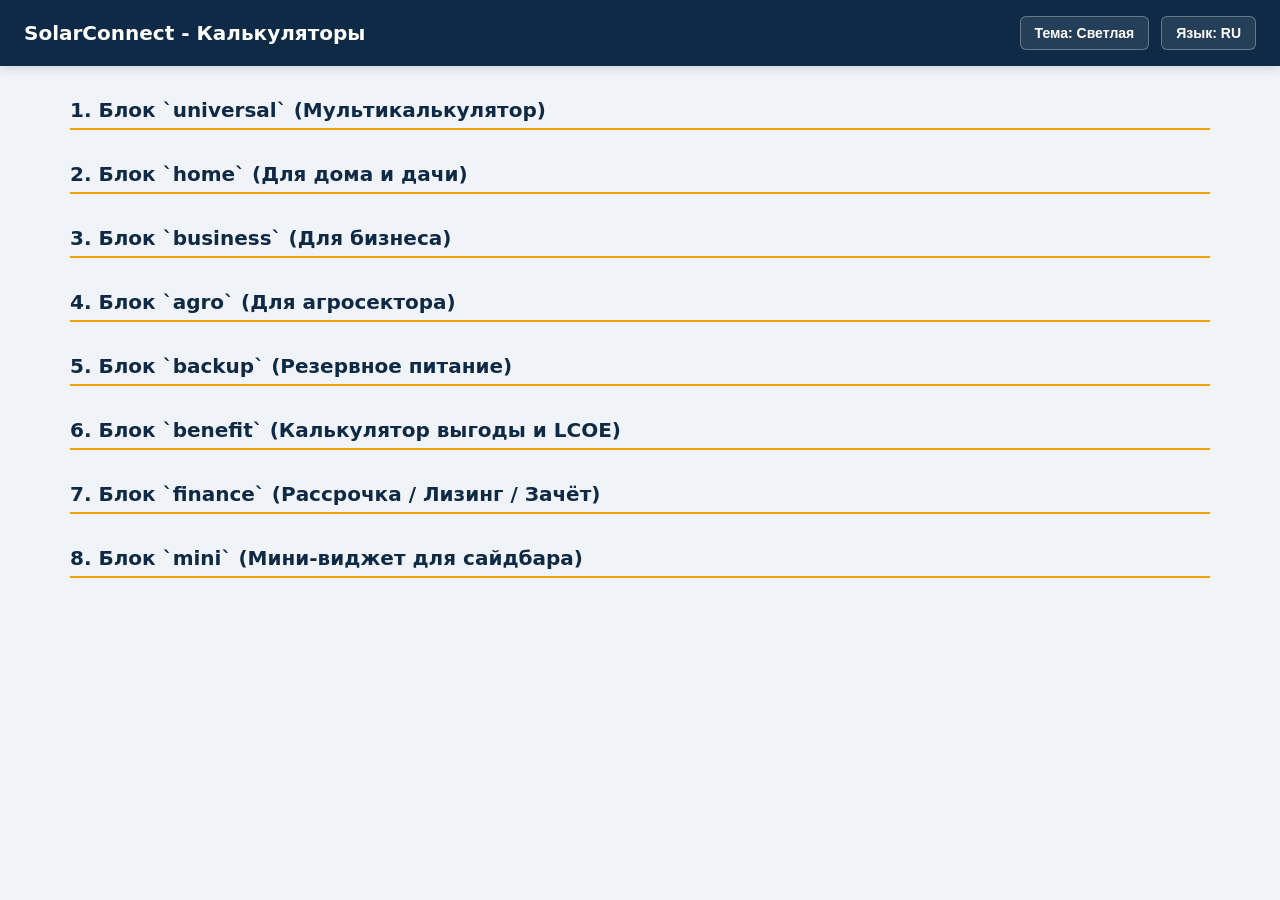
==== calc/demo/index.html @ 01bca0c3 "feat: complete production-ready SolarConnect multi-calculator system (sc-calc.js)" ====
<!DOCTYPE html>
<html lang="ru">
<head>
  <meta charset="UTF-8">
  <meta name="viewport" content="width=device-width, initial-scale=1.0">
  <title>SolarConnect - Мультикалькуляторы (Demo)</title>
  <style>
    body {
      font-family: system-ui, -apple-system, sans-serif;
      margin: 0;
      padding: 0;
      background: #F0F4F8;
      color: #222B36;
      transition: background 0.3s, color 0.3s;
    }
    body.dark-mode {
      background: #0B1622;
      color: #F0F4F8;
    }
    header {
      background: #0E2A47;
      color: #FFF;
      padding: 16px 24px;
      display: flex;
      justify-content: space-between;
      align-items: center;
      position: sticky;
      top: 0;
      z-index: 1000;
      box-shadow: 0 2px 10px rgba(0,0,0,0.15);
    }
    header h1 {
      margin: 0;
      font-size: 20px;
    }
    .controls {
      display: flex;
      gap: 12px;
    }
    button.control-btn {
      padding: 8px 14px;
      font-size: 14px;
      font-weight: 600;
      border: 1px solid rgba(255,255,255,0.3);
      border-radius: 6px;
      background: rgba(255,255,255,0.1);
      color: #FFF;
      cursor: pointer;
    }
    button.control-btn:hover {
      background: rgba(255,255,255,0.25);
    }
    .demo-section {
      max-width: 1140px;
      margin: 32px auto;
      padding: 0 16px;
    }
    .demo-section-title {
      font-size: 20px;
      font-weight: 700;
      margin-bottom: 12px;
      color: #0E2A47;
      border-bottom: 2px solid #F5A300;
      padding-bottom: 6px;
    }
    body.dark-mode .demo-section-title {
      color: #F5A300;
    }
  </style>
  <script src="../sc-calc.js" defer></script>
</head>
<body>
  <header>
    <h1>SolarConnect - Калькуляторы</h1>
    <div class="controls">
      <button class="control-btn" id="theme-toggle">Тема: Светлая</button>
      <button class="control-btn" id="lang-toggle">Язык: RU</button>
    </div>
  </header>

  <div class="demo-section">
    <div class="demo-section-title">1. Блок `universal` (Мультикалькулятор)</div>
    <div data-sc-calc="universal" data-lead-endpoint="/api/lead"></div>
  </div>

  <div class="demo-section">
    <div class="demo-section-title">2. Блок `home` (Для дома и дачи)</div>
    <div data-sc-calc="home" data-bill="62000" data-city="almaty"></div>
  </div>

  <div class="demo-section">
    <div class="demo-section-title">3. Блок `business` (Для бизнеса)</div>
    <div data-sc-calc="business" data-bill="150000" data-industry="warehouse"></div>
  </div>

  <div class="demo-section">
    <div class="demo-section-title">4. Блок `agro` (Для агросектора)</div>
    <div data-sc-calc="agro" data-city="almaty"></div>
  </div>

  <div class="demo-section">
    <div class="demo-section-title">5. Блок `backup` (Резервное питание)</div>
    <div data-sc-calc="backup"></div>
  </div>

  <div class="demo-section">
    <div class="demo-section-title">6. Блок `benefit` (Калькулятор выгоды и LCOE)</div>
    <div data-sc-calc="benefit" data-bill="62000"></div>
  </div>

  <div class="demo-section">
    <div class="demo-section-title">7. Блок `finance` (Рассрочка / Лизинг / Зачёт)</div>
    <div data-sc-calc="finance" data-bill="62000"></div>
  </div>

  <div class="demo-section">
    <div class="demo-section-title">8. Блок `mini` (Мини-виджет для сайдбара)</div>
    <div data-sc-calc="mini" data-bill="40000"></div>
  </div>

  <script>
    document.addEventListener("DOMContentLoaded", () => {
      let isDark = false;
      let currentLang = "ru";

      const themeBtn = document.getElementById("theme-toggle");
      const langBtn = document.getElementById("lang-toggle");

      themeBtn.addEventListener("click", () => {
        isDark = !isDark;
        document.body.classList.toggle("dark-mode", isDark);
        themeBtn.textContent = `Тема: ${isDark ? "Тёмная" : "Светлая"}`;

        document.querySelectorAll("[data-sc-calc]").forEach(el => {
          el.setAttribute("data-theme", isDark ? "dark" : "light");
        });
      });

      langBtn.addEventListener("click", () => {
        currentLang = currentLang === "ru" ? "kk" : "ru";
        langBtn.textContent = `Язык: ${currentLang.toUpperCase()}`;

        document.querySelectorAll("[data-sc-calc]").forEach(el => {
          el.setAttribute("data-lang", currentLang);
        });
      });
    });
  </script>
</body>
</html>
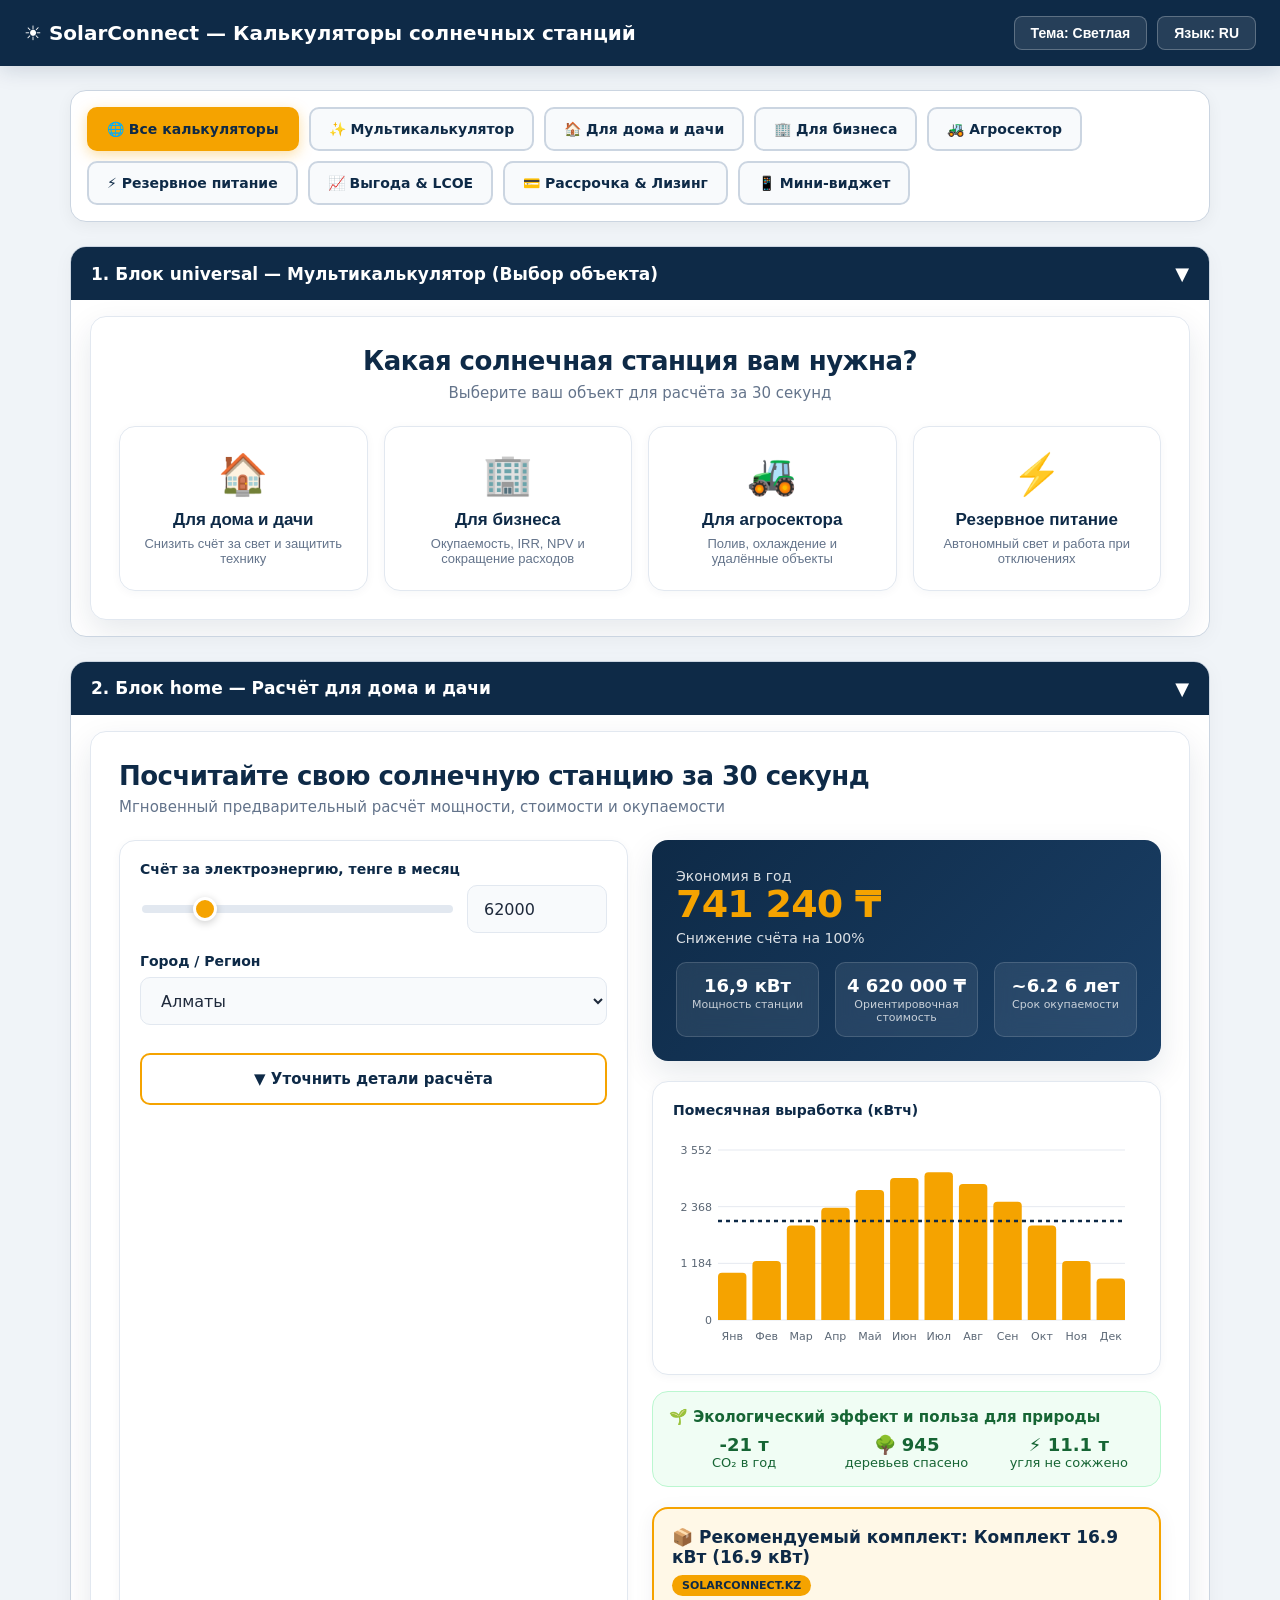
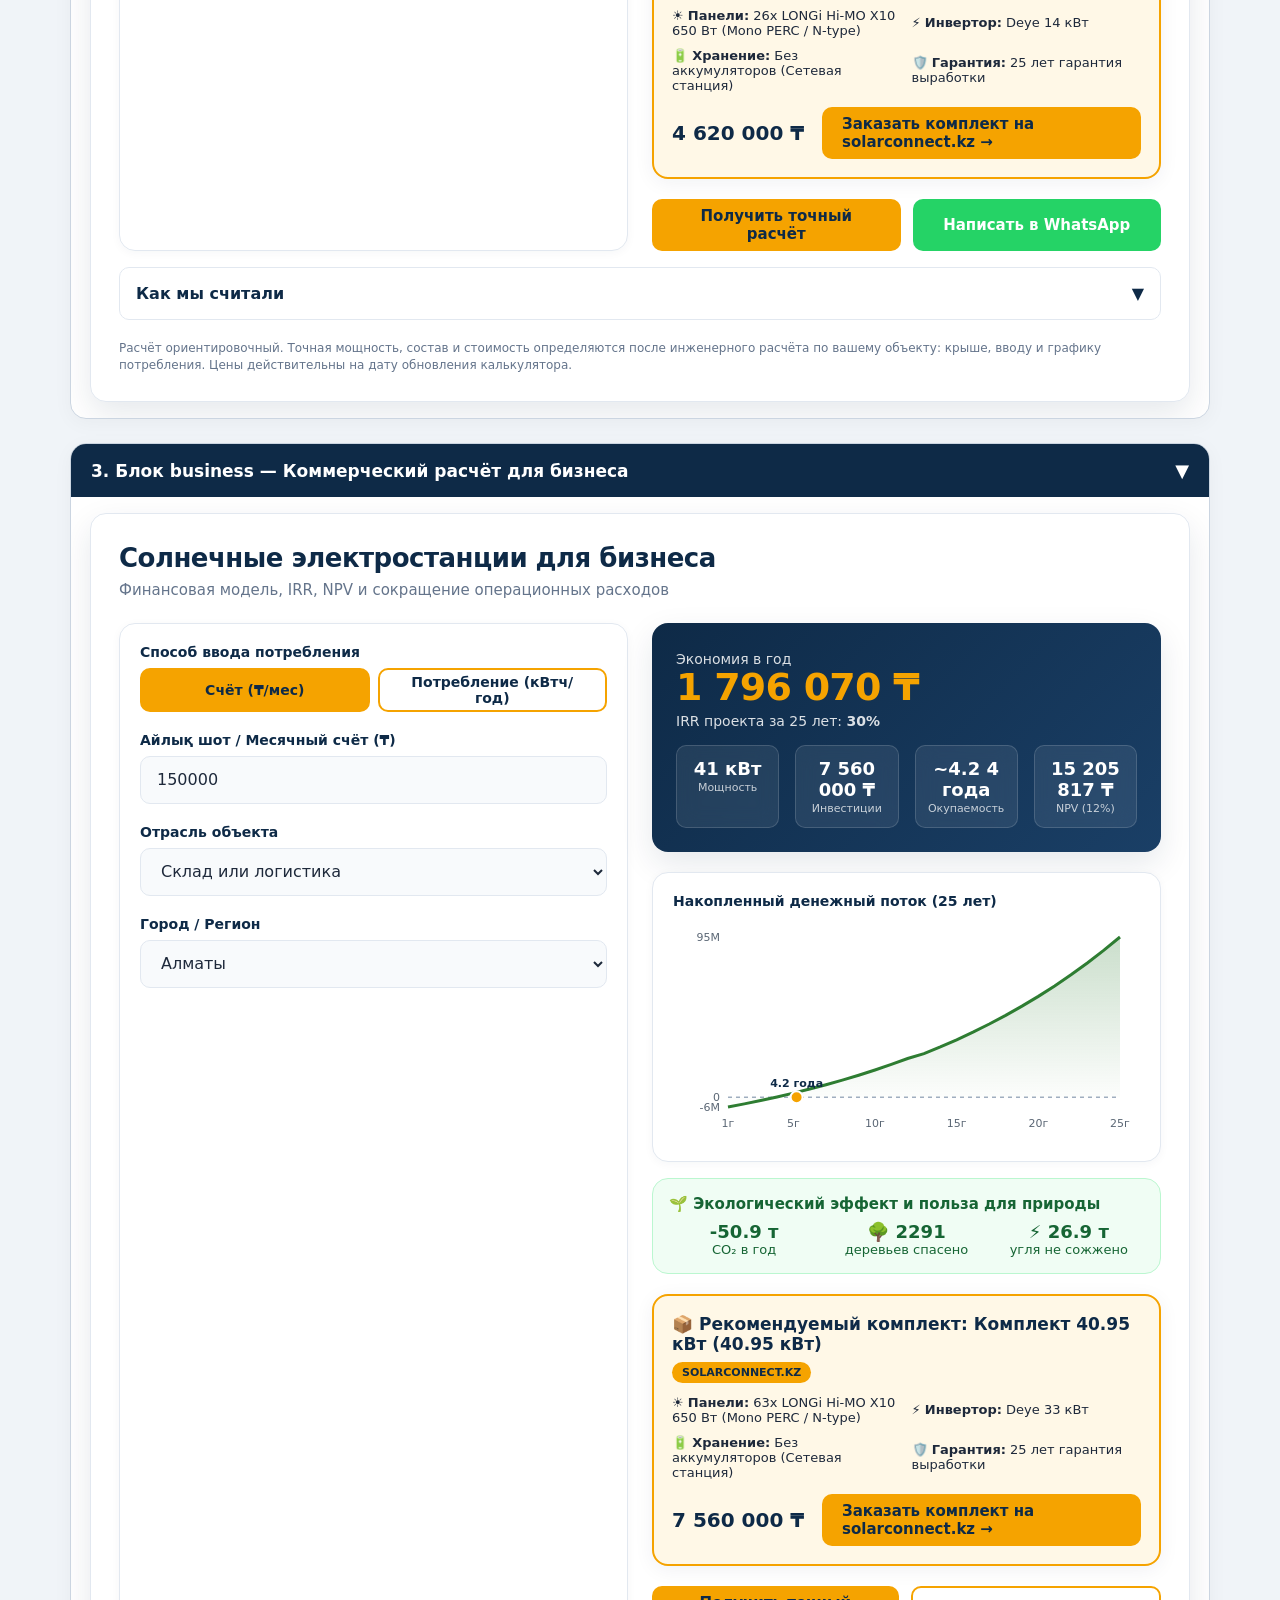
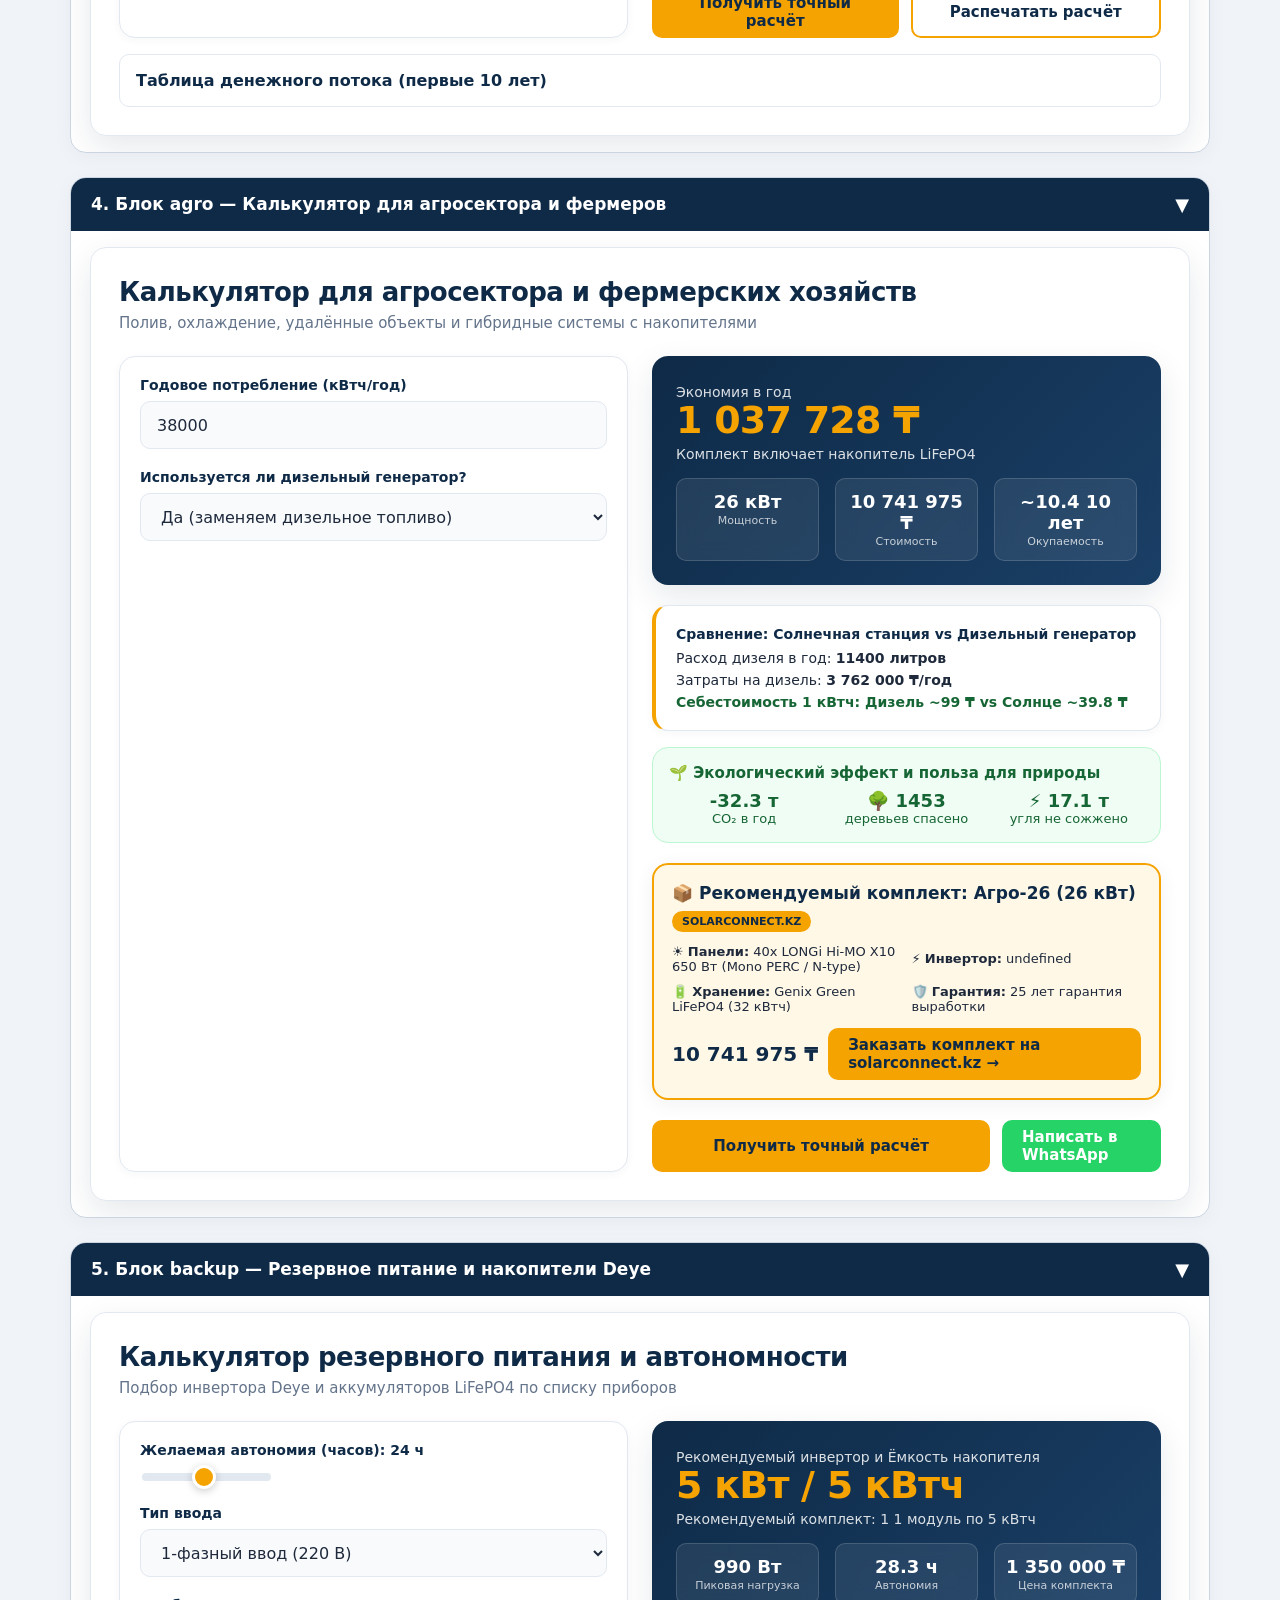
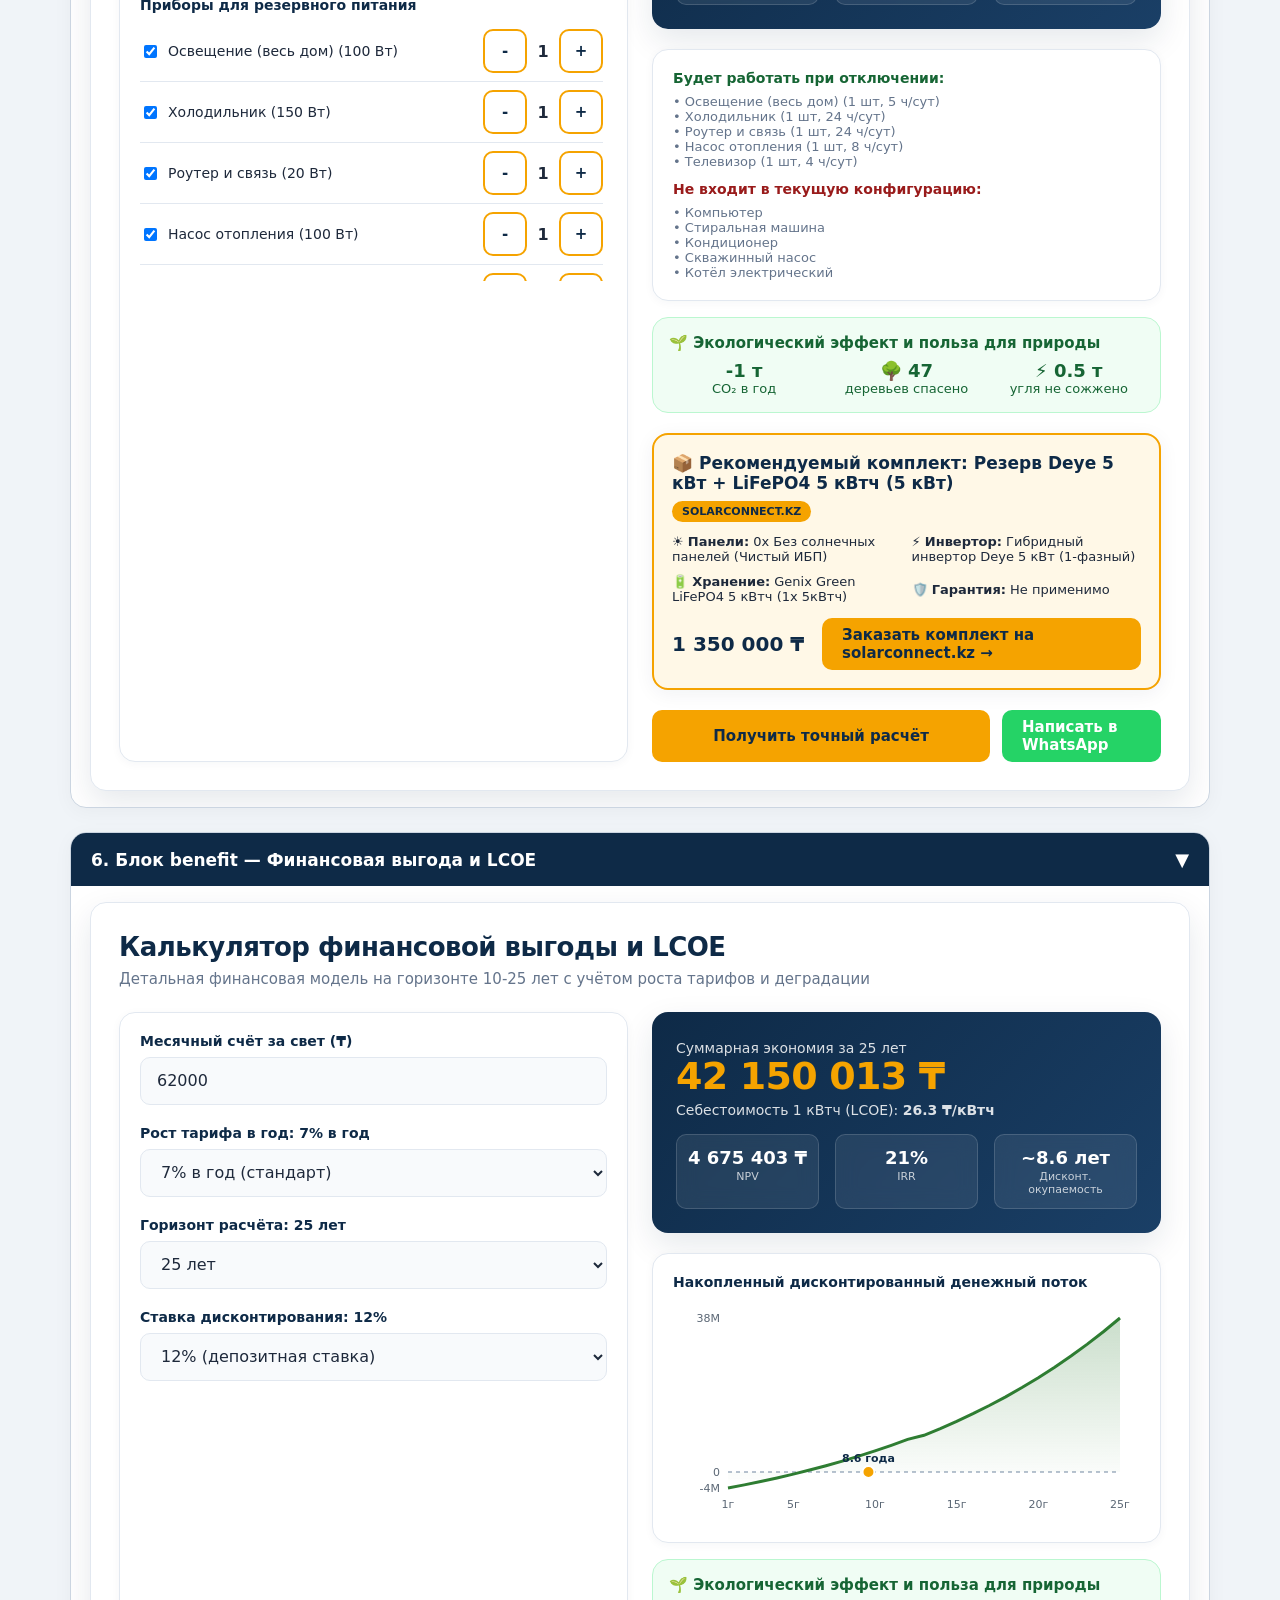
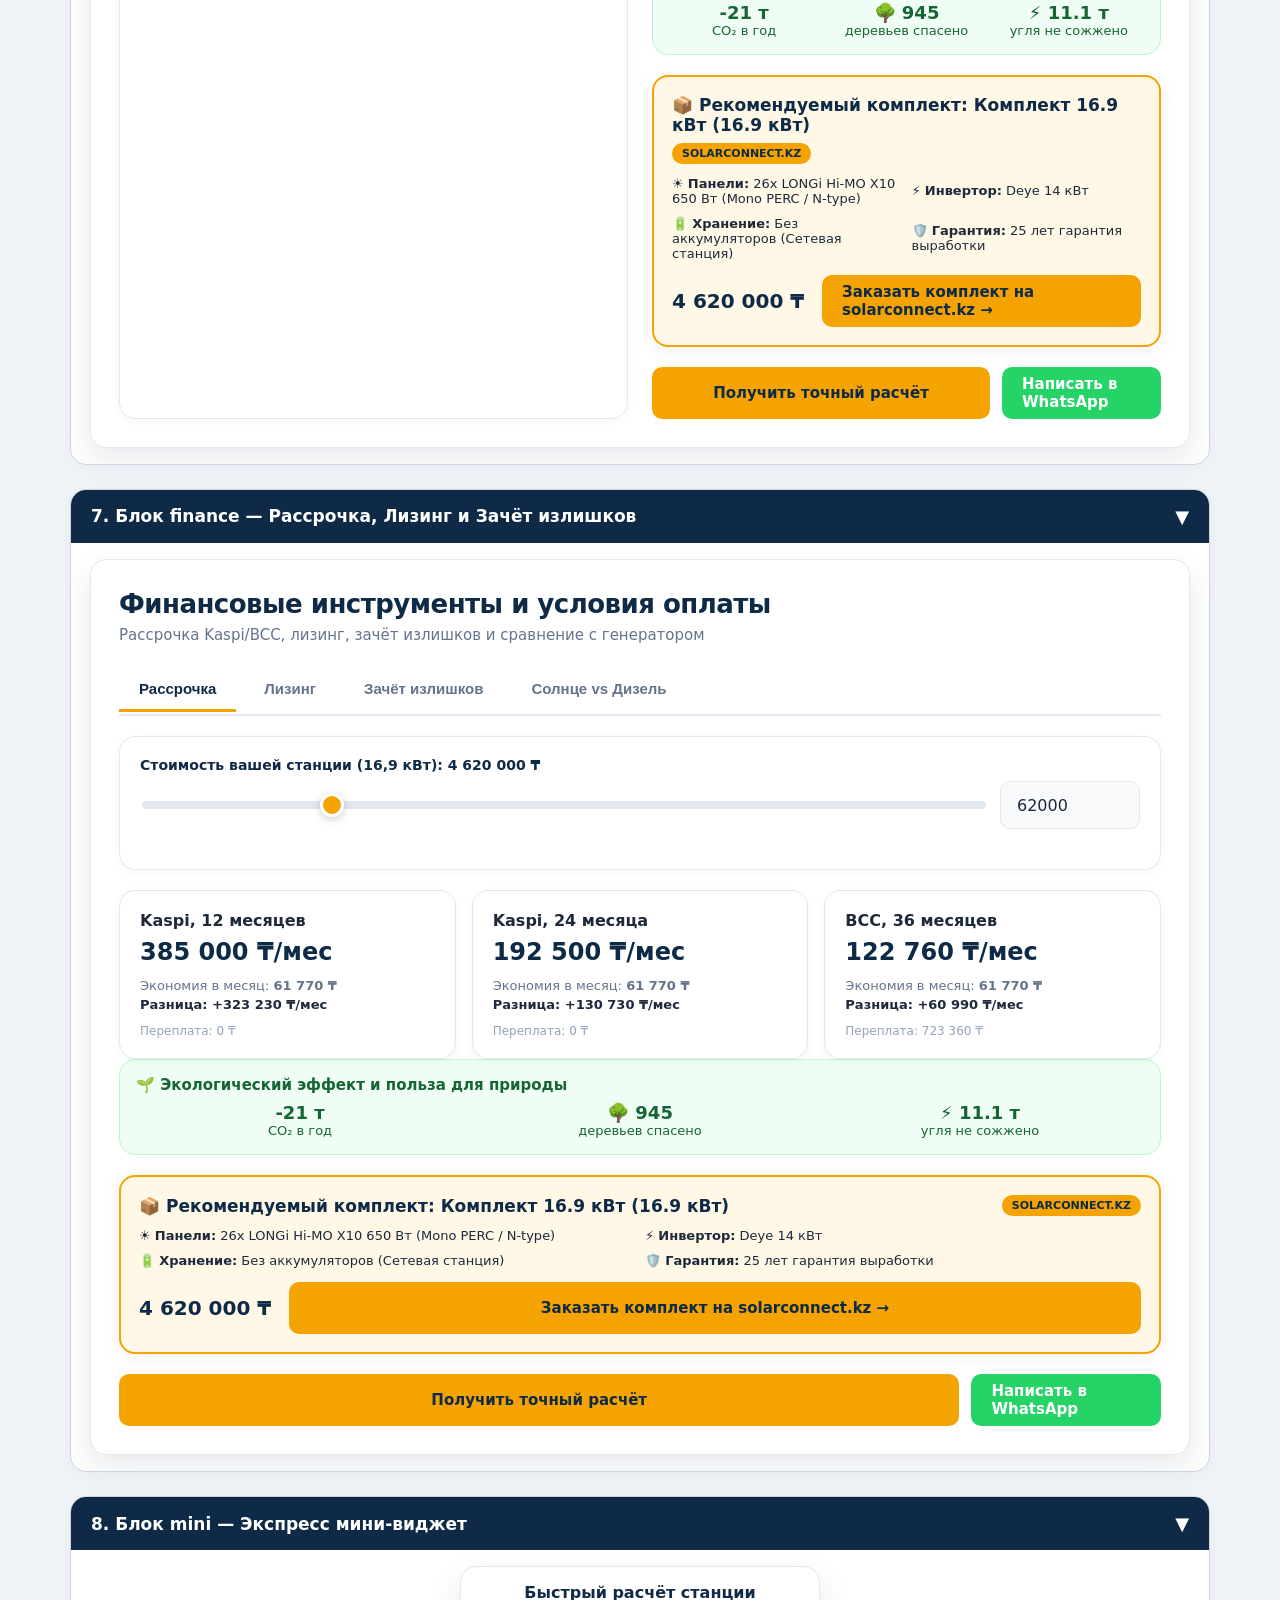
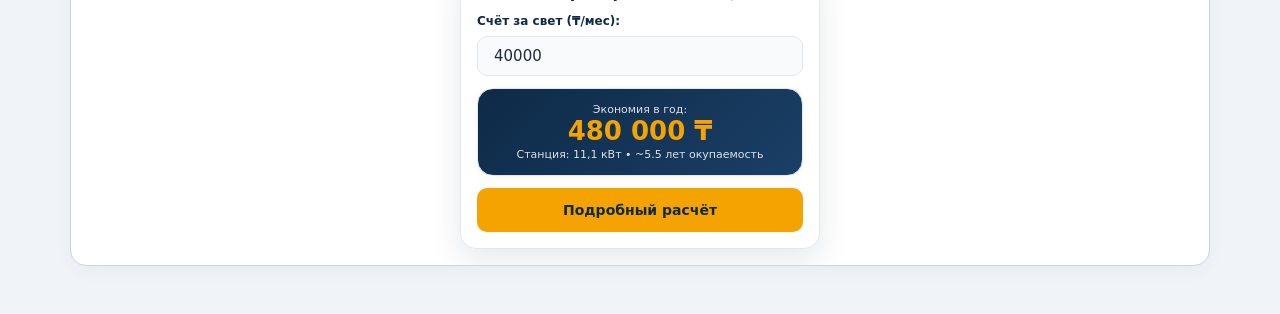
==== commit c54bd22d: "feat(demo): add interactive navigation menu buttons to show/switch calculator blocks" ====
--- a/calc/demo/index.html
+++ b/calc/demo/index.html
@@ -3,22 +3,39 @@
 <head>
   <meta charset="UTF-8">
   <meta name="viewport" content="width=device-width, initial-scale=1.0">
-  <title>SolarConnect - Мультикалькуляторы (Demo)</title>
+  <title>SolarConnect - Интерактивные Калькуляторы (Demo)</title>
   <style>
+    :root {
+      --navy: #0E2A47;
+      --navy-light: #1A3F66;
+      --sun: #F5A300;
+      --sun-hover: #E09400;
+      --bg: #F0F4F8;
+      --card: #FFFFFF;
+      --ink: #1E293B;
+      --gray: #64748B;
+      --line: #CBD5E1;
+    }
+
     body {
-      font-family: system-ui, -apple-system, sans-serif;
+      font-family: system-ui, -apple-system, BlinkMacSystemFont, "Segoe UI", Roboto, sans-serif;
       margin: 0;
       padding: 0;
-      background: #F0F4F8;
-      color: #222B36;
+      background: var(--bg);
+      color: var(--ink);
       transition: background 0.3s, color 0.3s;
     }
+
     body.dark-mode {
-      background: #0B1622;
-      color: #F0F4F8;
-    }
+      --bg: #0B1622;
+      --card: #132232;
+      --ink: #F0F4F8;
+      --gray: #94A3B8;
+      --line: #2C3E50;
+    }
+
     header {
-      background: #0E2A47;
+      background: var(--navy);
       color: #FFF;
       padding: 16px 24px;
       display: flex;
@@ -27,95 +44,265 @@
       position: sticky;
       top: 0;
       z-index: 1000;
-      box-shadow: 0 2px 10px rgba(0,0,0,0.15);
-    }
+      box-shadow: 0 4px 20px rgba(14, 42, 71, 0.15);
+      flex-wrap: wrap;
+      gap: 12px;
+    }
+
     header h1 {
       margin: 0;
       font-size: 20px;
-    }
-    .controls {
-      display: flex;
-      gap: 12px;
-    }
-    button.control-btn {
-      padding: 8px 14px;
+      font-weight: 800;
+      display: flex;
+      align-items: center;
+      gap: 8px;
+    }
+
+    .header-controls {
+      display: flex;
+      gap: 10px;
+    }
+
+    .header-btn {
+      padding: 8px 16px;
       font-size: 14px;
-      font-weight: 600;
-      border: 1px solid rgba(255,255,255,0.3);
-      border-radius: 6px;
+      font-weight: 700;
+      border: 1.5px solid rgba(255,255,255,0.25);
+      border-radius: 8px;
       background: rgba(255,255,255,0.1);
       color: #FFF;
       cursor: pointer;
-    }
-    button.control-btn:hover {
-      background: rgba(255,255,255,0.25);
-    }
+      transition: all 0.2s ease;
+    }
+
+    .header-btn:hover {
+      background: var(--sun);
+      color: var(--navy);
+      border-color: var(--sun);
+    }
+
+    .nav-container {
+      max-width: 1140px;
+      margin: 24px auto 0 auto;
+      padding: 0 16px;
+    }
+
+    .calc-menu {
+      display: flex;
+      gap: 10px;
+      flex-wrap: wrap;
+      background: var(--card);
+      padding: 16px;
+      border-radius: 16px;
+      border: 1px solid var(--line);
+      box-shadow: 0 4px 16px rgba(0,0,0,0.05);
+    }
+
+    .calc-btn {
+      display: inline-flex;
+      align-items: center;
+      gap: 8px;
+      padding: 12px 18px;
+      font-size: 14px;
+      font-weight: 700;
+      font-family: inherit;
+      color: var(--navy);
+      background: #F8FAFC;
+      border: 2px solid var(--line);
+      border-radius: 10px;
+      cursor: pointer;
+      transition: all 0.2s ease;
+      user-select: none;
+    }
+
+    body.dark-mode .calc-btn {
+      color: #FFF;
+      background: #182A3E;
+    }
+
+    .calc-btn:hover {
+      border-color: var(--sun);
+      transform: translateY(-1px);
+    }
+
+    .calc-btn.active {
+      background: var(--sun);
+      color: var(--navy);
+      border-color: var(--sun);
+      box-shadow: 0 4px 14px rgba(245, 163, 0, 0.35);
+    }
+
+    .demo-content {
+      max-width: 1140px;
+      margin: 24px auto 48px auto;
+      padding: 0 16px;
+    }
+
     .demo-section {
-      max-width: 1140px;
-      margin: 32px auto;
-      padding: 0 16px;
-    }
+      background: var(--card);
+      border-radius: 16px;
+      border: 1px solid var(--line);
+      box-shadow: 0 4px 20px rgba(0,0,0,0.04);
+      margin-bottom: 24px;
+      overflow: hidden;
+      transition: all 0.3s ease;
+    }
+
+    .demo-section.hidden {
+      display: none;
+    }
+
+    .demo-section-header {
+      background: var(--navy);
+      color: #FFF;
+      padding: 16px 20px;
+      display: flex;
+      justify-content: space-between;
+      align-items: center;
+      cursor: pointer;
+      user-select: none;
+    }
+
     .demo-section-title {
-      font-size: 20px;
-      font-weight: 700;
-      margin-bottom: 12px;
-      color: #0E2A47;
-      border-bottom: 2px solid #F5A300;
-      padding-bottom: 6px;
-    }
-    body.dark-mode .demo-section-title {
-      color: #F5A300;
+      font-size: 17px;
+      font-weight: 800;
+      display: flex;
+      align-items: center;
+      gap: 8px;
+      margin: 0;
+    }
+
+    .demo-section-toggle {
+      font-size: 18px;
+      transition: transform 0.2s ease;
+    }
+
+    .demo-section.collapsed .demo-section-body {
+      display: none;
+    }
+
+    .demo-section.collapsed .demo-section-toggle {
+      transform: rotate(-90deg);
+    }
+
+    .demo-section-body {
+      padding: 16px;
+    }
+
+    @media (max-width: 600px) {
+      .calc-btn {
+        flex: 1 1 calc(50% - 10px);
+        justify-content: center;
+        padding: 10px 12px;
+        font-size: 13px;
+      }
     }
   </style>
   <script src="../sc-calc.js" defer></script>
 </head>
 <body>
   <header>
-    <h1>SolarConnect - Калькуляторы</h1>
-    <div class="controls">
-      <button class="control-btn" id="theme-toggle">Тема: Светлая</button>
-      <button class="control-btn" id="lang-toggle">Язык: RU</button>
+    <h1>☀️ SolarConnect — Калькуляторы солнечных станций</h1>
+    <div class="header-controls">
+      <button class="header-btn" id="theme-toggle">Тема: Светлая</button>
+      <button class="header-btn" id="lang-toggle">Язык: RU</button>
     </div>
   </header>
 
-  <div class="demo-section">
-    <div class="demo-section-title">1. Блок `universal` (Мультикалькулятор)</div>
-    <div data-sc-calc="universal" data-lead-endpoint="/api/lead"></div>
+  <div class="nav-container">
+    <div class="calc-menu" id="calc-menu">
+      <button class="calc-btn active" data-target="all">🌐 Все калькуляторы</button>
+      <button class="calc-btn" data-target="universal">✨ Мультикалькулятор</button>
+      <button class="calc-btn" data-target="home">🏠 Для дома и дачи</button>
+      <button class="calc-btn" data-target="business">🏢 Для бизнеса</button>
+      <button class="calc-btn" data-target="agro">🚜 Агросектор</button>
+      <button class="calc-btn" data-target="backup">⚡ Резервное питание</button>
+      <button class="calc-btn" data-target="benefit">📈 Выгода & LCOE</button>
+      <button class="calc-btn" data-target="finance">💳 Рассрочка & Лизинг</button>
+      <button class="calc-btn" data-target="mini">📱 Мини-виджет</button>
+    </div>
   </div>
 
-  <div class="demo-section">
-    <div class="demo-section-title">2. Блок `home` (Для дома и дачи)</div>
-    <div data-sc-calc="home" data-bill="62000" data-city="almaty"></div>
-  </div>
-
-  <div class="demo-section">
-    <div class="demo-section-title">3. Блок `business` (Для бизнеса)</div>
-    <div data-sc-calc="business" data-bill="150000" data-industry="warehouse"></div>
-  </div>
-
-  <div class="demo-section">
-    <div class="demo-section-title">4. Блок `agro` (Для агросектора)</div>
-    <div data-sc-calc="agro" data-city="almaty"></div>
-  </div>
-
-  <div class="demo-section">
-    <div class="demo-section-title">5. Блок `backup` (Резервное питание)</div>
-    <div data-sc-calc="backup"></div>
-  </div>
-
-  <div class="demo-section">
-    <div class="demo-section-title">6. Блок `benefit` (Калькулятор выгоды и LCOE)</div>
-    <div data-sc-calc="benefit" data-bill="62000"></div>
-  </div>
-
-  <div class="demo-section">
-    <div class="demo-section-title">7. Блок `finance` (Рассрочка / Лизинг / Зачёт)</div>
-    <div data-sc-calc="finance" data-bill="62000"></div>
-  </div>
-
-  <div class="demo-section">
-    <div class="demo-section-title">8. Блок `mini` (Мини-виджет для сайдбара)</div>
-    <div data-sc-calc="mini" data-bill="40000"></div>
+  <div class="demo-content">
+    <div class="demo-section" id="sec-universal" data-block="universal">
+      <div class="demo-section-header">
+        <h2 class="demo-section-title">1. Блок universal — Мультикалькулятор (Выбор объекта)</h2>
+        <span class="demo-section-toggle">▼</span>
+      </div>
+      <div class="demo-section-body">
+        <div data-sc-calc="universal" data-lead-endpoint="/api/lead"></div>
+      </div>
+    </div>
+
+    <div class="demo-section" id="sec-home" data-block="home">
+      <div class="demo-section-header">
+        <h2 class="demo-section-title">2. Блок home — Расчёт для дома и дачи</h2>
+        <span class="demo-section-toggle">▼</span>
+      </div>
+      <div class="demo-section-body">
+        <div data-sc-calc="home" data-bill="62000" data-city="almaty"></div>
+      </div>
+    </div>
+
+    <div class="demo-section" id="sec-business" data-block="business">
+      <div class="demo-section-header">
+        <h2 class="demo-section-title">3. Блок business — Коммерческий расчёт для бизнеса</h2>
+        <span class="demo-section-toggle">▼</span>
+      </div>
+      <div class="demo-section-body">
+        <div data-sc-calc="business" data-bill="150000" data-industry="warehouse"></div>
+      </div>
+    </div>
+
+    <div class="demo-section" id="sec-agro" data-block="agro">
+      <div class="demo-section-header">
+        <h2 class="demo-section-title">4. Блок agro — Калькулятор для агросектора и фермеров</h2>
+        <span class="demo-section-toggle">▼</span>
+      </div>
+      <div class="demo-section-body">
+        <div data-sc-calc="agro" data-city="almaty"></div>
+      </div>
+    </div>
+
+    <div class="demo-section" id="sec-backup" data-block="backup">
+      <div class="demo-section-header">
+        <h2 class="demo-section-title">5. Блок backup — Резервное питание и накопители Deye</h2>
+        <span class="demo-section-toggle">▼</span>
+      </div>
+      <div class="demo-section-body">
+        <div data-sc-calc="backup"></div>
+      </div>
+    </div>
+
+    <div class="demo-section" id="sec-benefit" data-block="benefit">
+      <div class="demo-section-header">
+        <h2 class="demo-section-title">6. Блок benefit — Финансовая выгода и LCOE</h2>
+        <span class="demo-section-toggle">▼</span>
+      </div>
+      <div class="demo-section-body">
+        <div data-sc-calc="benefit" data-bill="62000"></div>
+      </div>
+    </div>
+
+    <div class="demo-section" id="sec-finance" data-block="finance">
+      <div class="demo-section-header">
+        <h2 class="demo-section-title">7. Блок finance — Рассрочка, Лизинг и Зачёт излишков</h2>
+        <span class="demo-section-toggle">▼</span>
+      </div>
+      <div class="demo-section-body">
+        <div data-sc-calc="finance" data-bill="62000"></div>
+      </div>
+    </div>
+
+    <div class="demo-section" id="sec-mini" data-block="mini">
+      <div class="demo-section-header">
+        <h2 class="demo-section-title">8. Блок mini — Экспресс мини-виджет</h2>
+        <span class="demo-section-toggle">▼</span>
+      </div>
+      <div class="demo-section-body">
+        <div data-sc-calc="mini" data-bill="40000"></div>
+      </div>
+    </div>
   </div>
 
   <script>
@@ -125,7 +312,40 @@
 
       const themeBtn = document.getElementById("theme-toggle");
       const langBtn = document.getElementById("lang-toggle");
-
+      const menuBtns = document.querySelectorAll(".calc-btn");
+      const sections = document.querySelectorAll(".demo-section");
+
+      // Filter calc blocks by active target button
+      menuBtns.forEach(btn => {
+        btn.addEventListener("click", () => {
+          const target = btn.getAttribute("data-target");
+
+          menuBtns.forEach(b => b.classList.remove("active"));
+          btn.classList.add("active");
+
+          sections.forEach(sec => {
+            const blockName = sec.getAttribute("data-block");
+            if (target === "all" || target === blockName) {
+              sec.classList.remove("hidden");
+              sec.classList.remove("collapsed");
+            } else {
+              sec.classList.add("hidden");
+            }
+          });
+        });
+      });
+
+      // Accordion toggle on headers
+      sections.forEach(sec => {
+        const header = sec.querySelector(".demo-section-header");
+        if (header) {
+          header.addEventListener("click", () => {
+            sec.classList.toggle("collapsed");
+          });
+        }
+      });
+
+      // Theme toggle
       themeBtn.addEventListener("click", () => {
         isDark = !isDark;
         document.body.classList.toggle("dark-mode", isDark);
@@ -136,6 +356,7 @@
         });
       });
 
+      // Language toggle
       langBtn.addEventListener("click", () => {
         currentLang = currentLang === "ru" ? "kk" : "ru";
         langBtn.textContent = `Язык: ${currentLang.toUpperCase()}`;
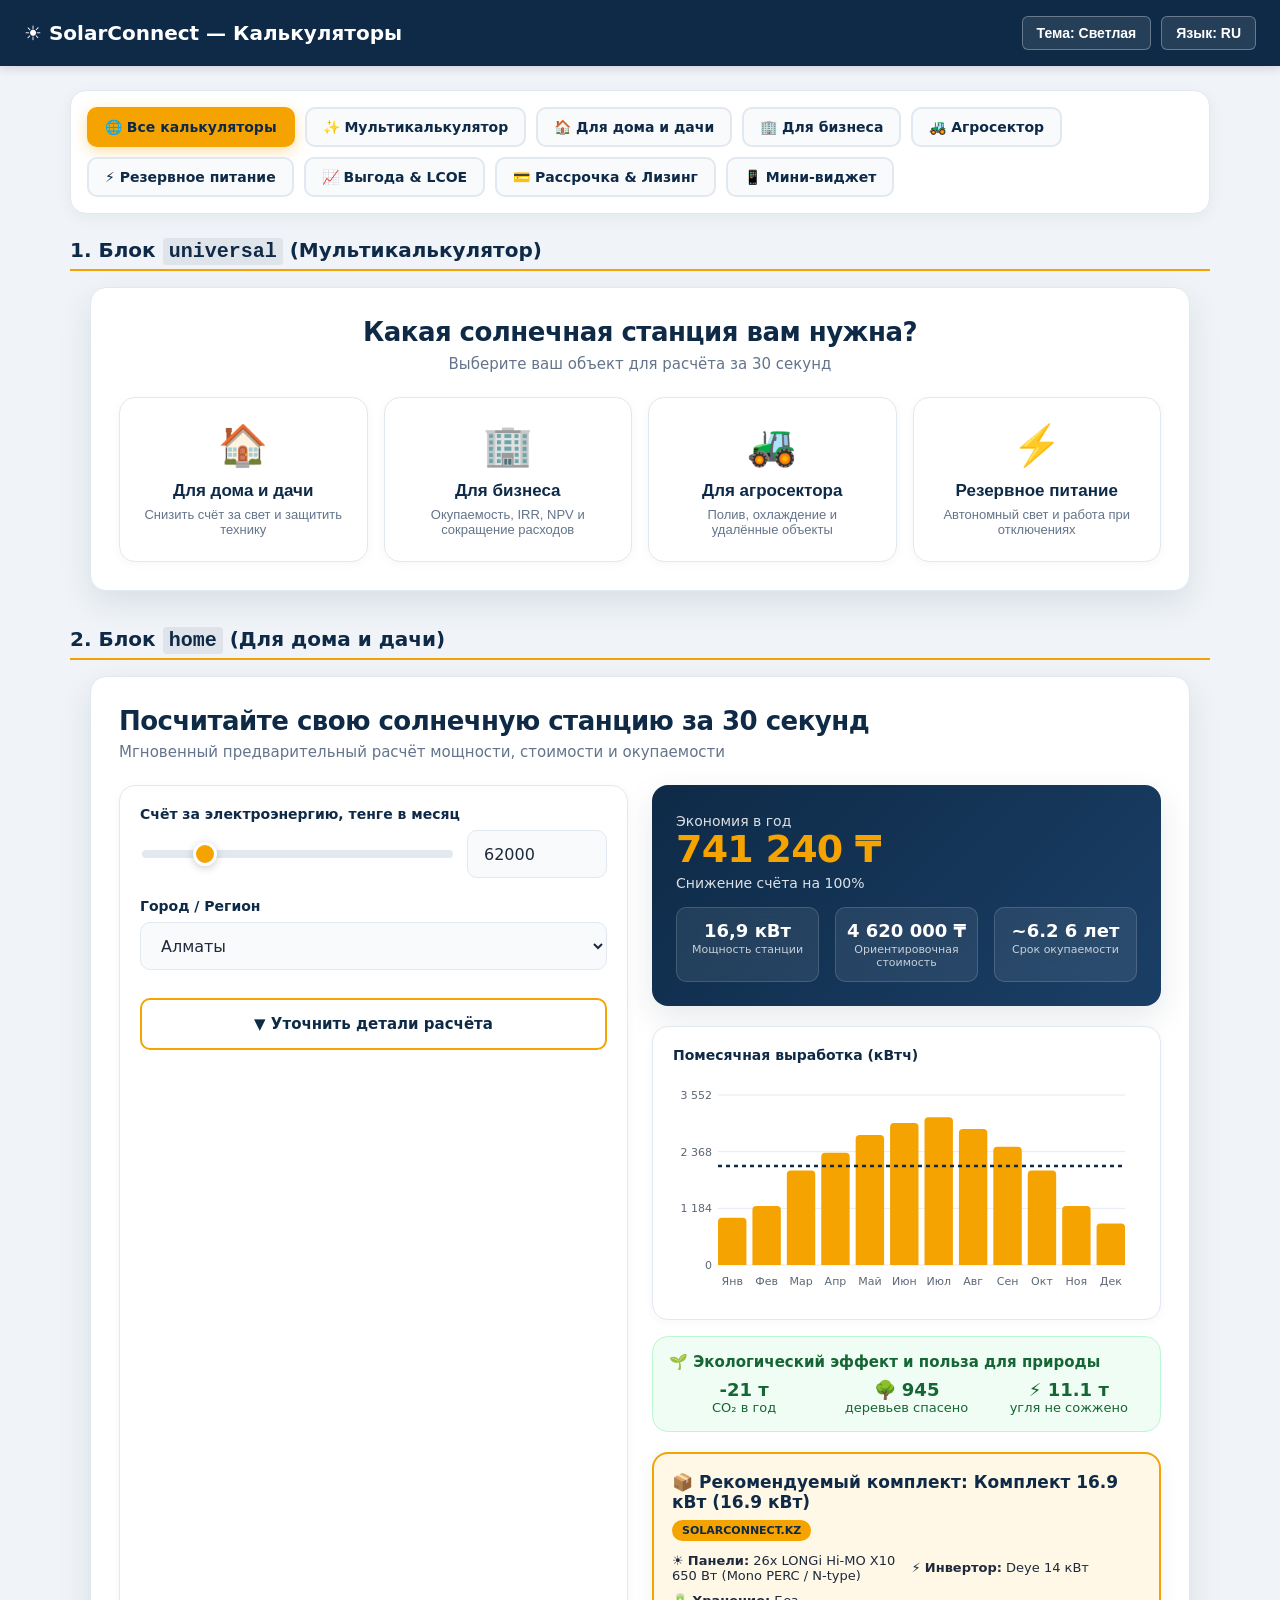
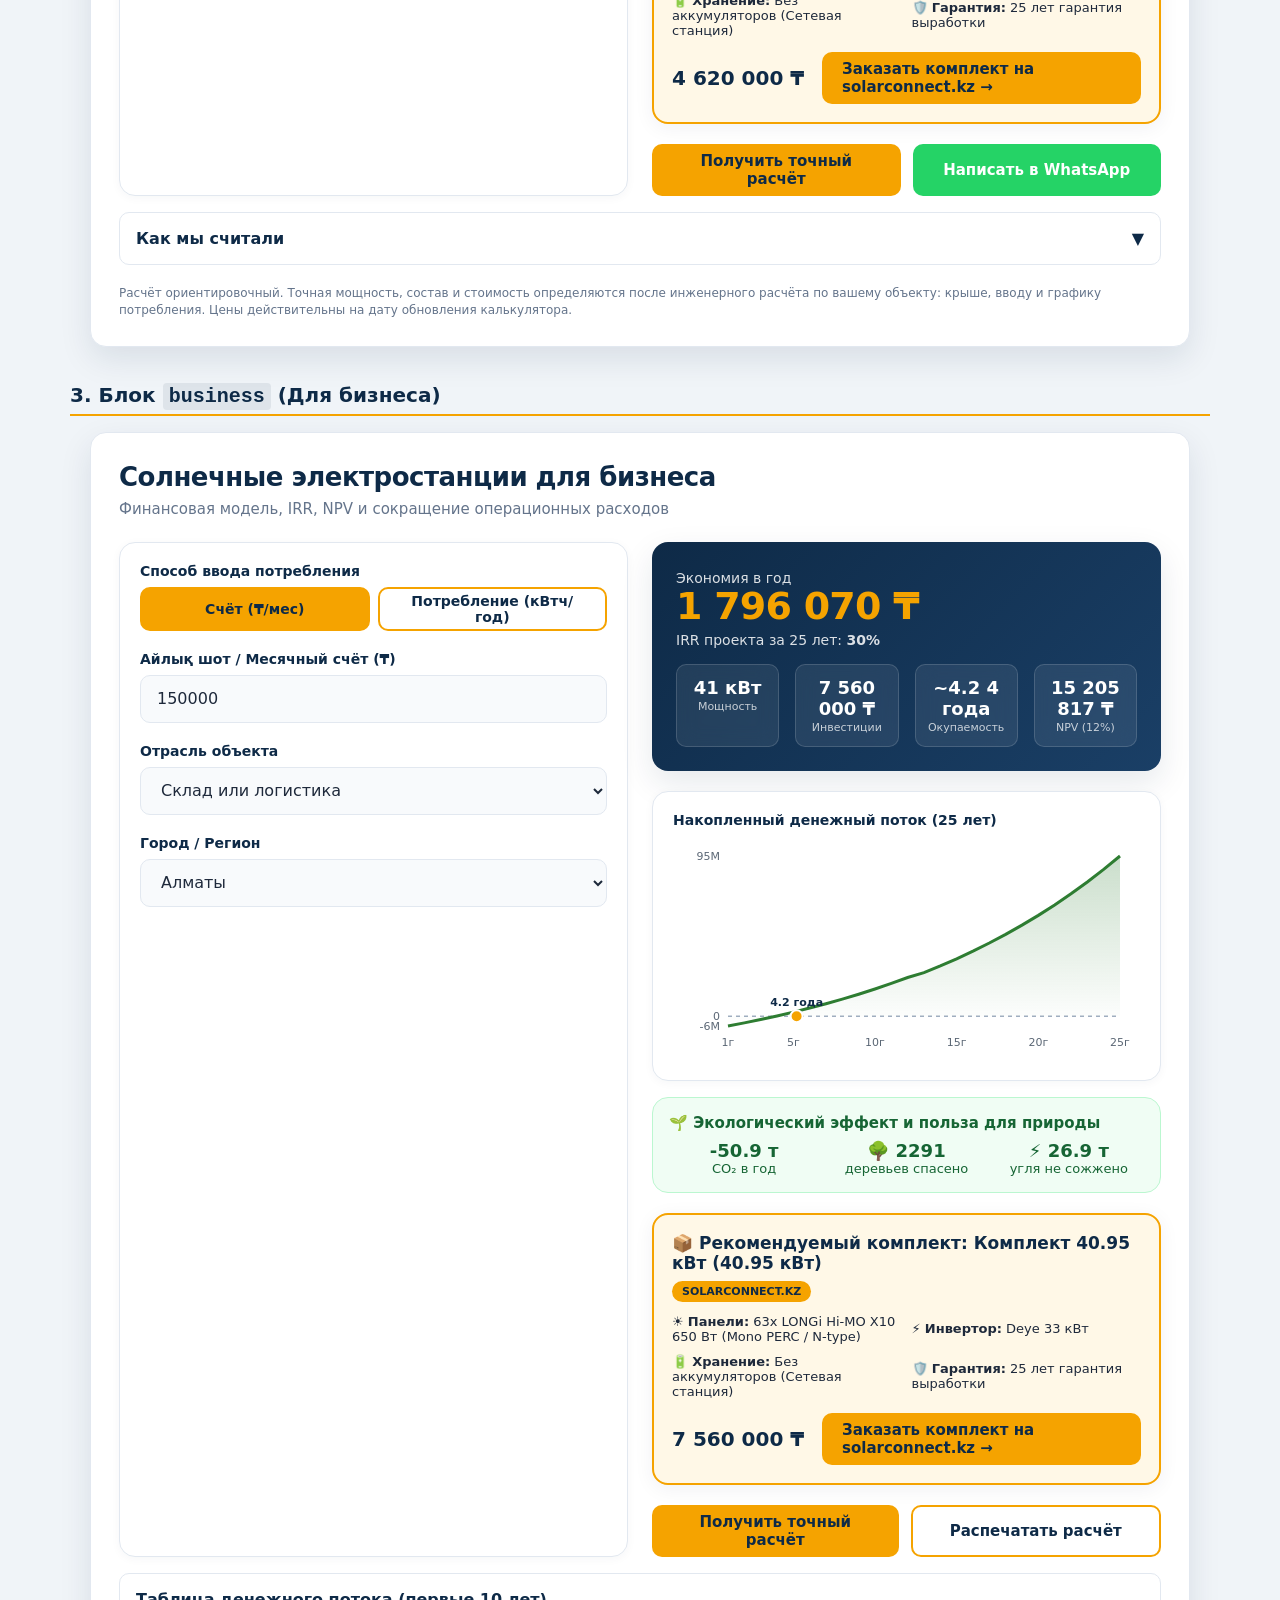
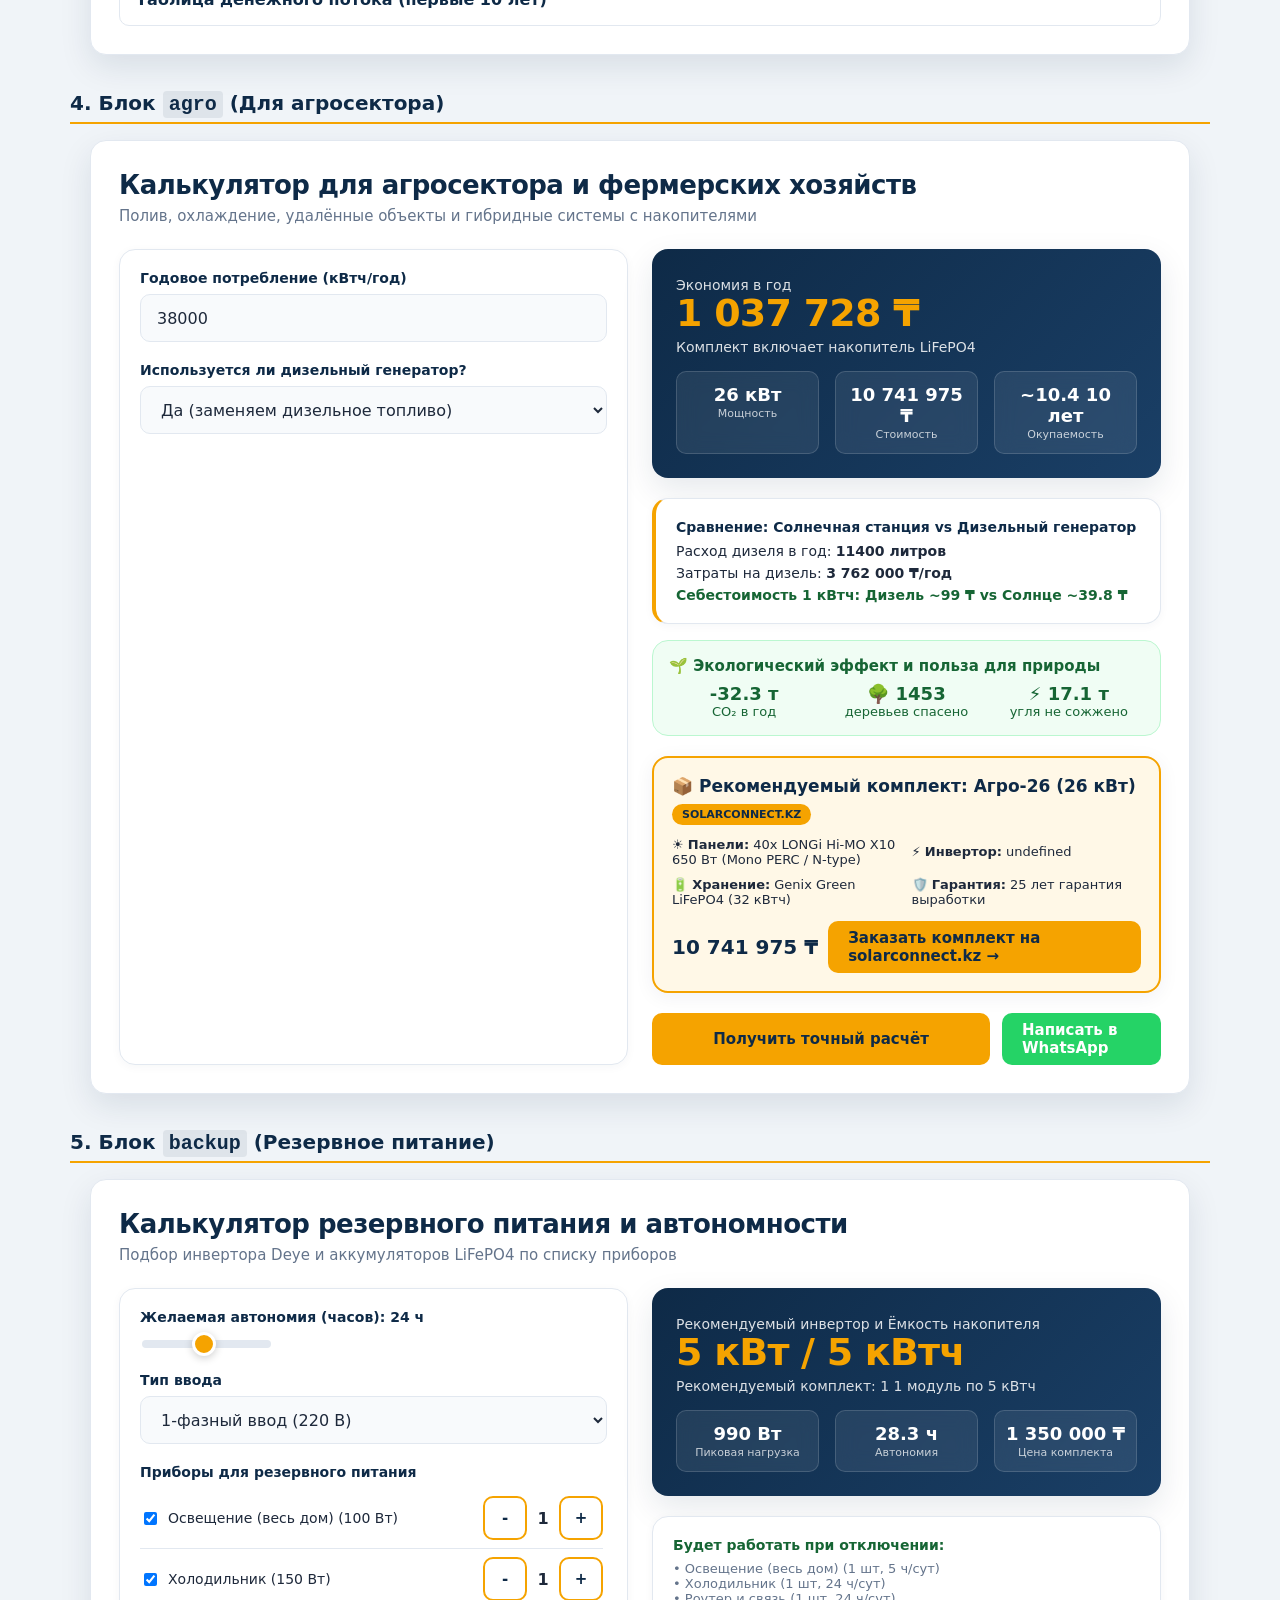
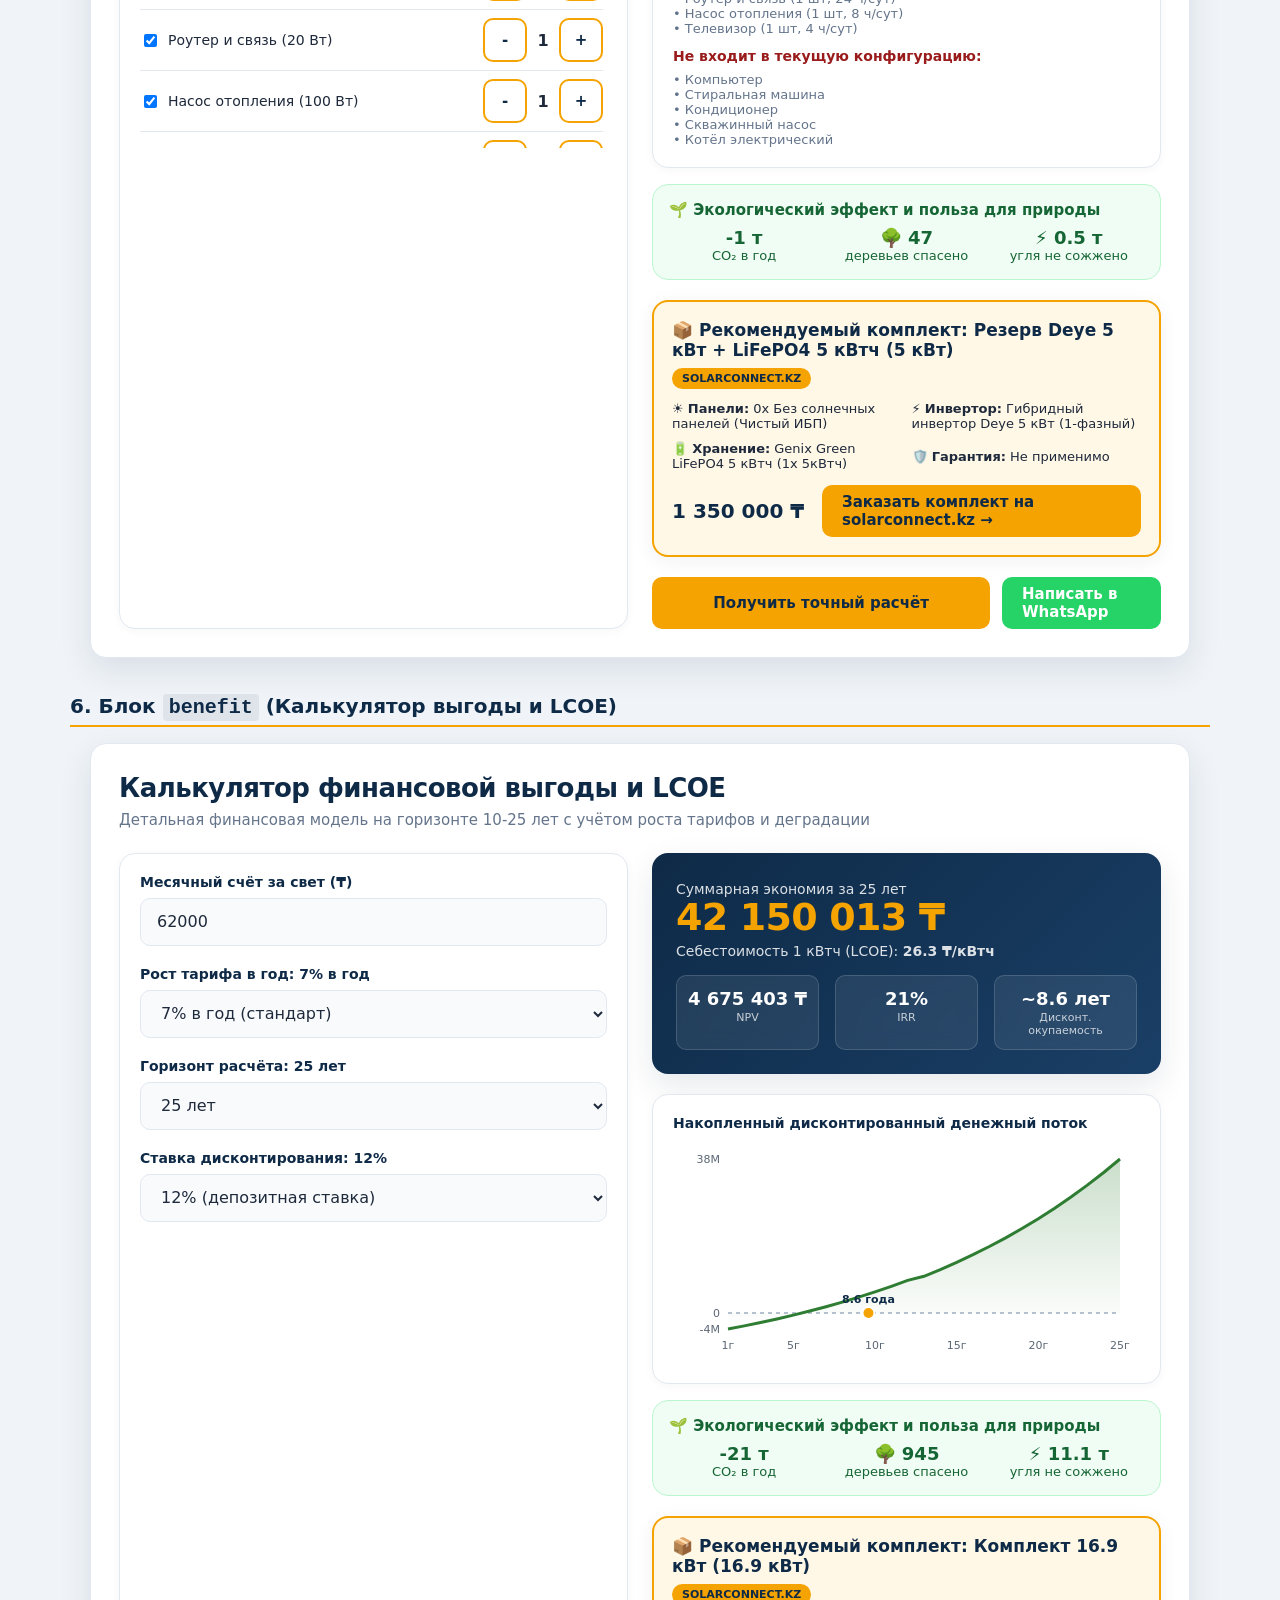
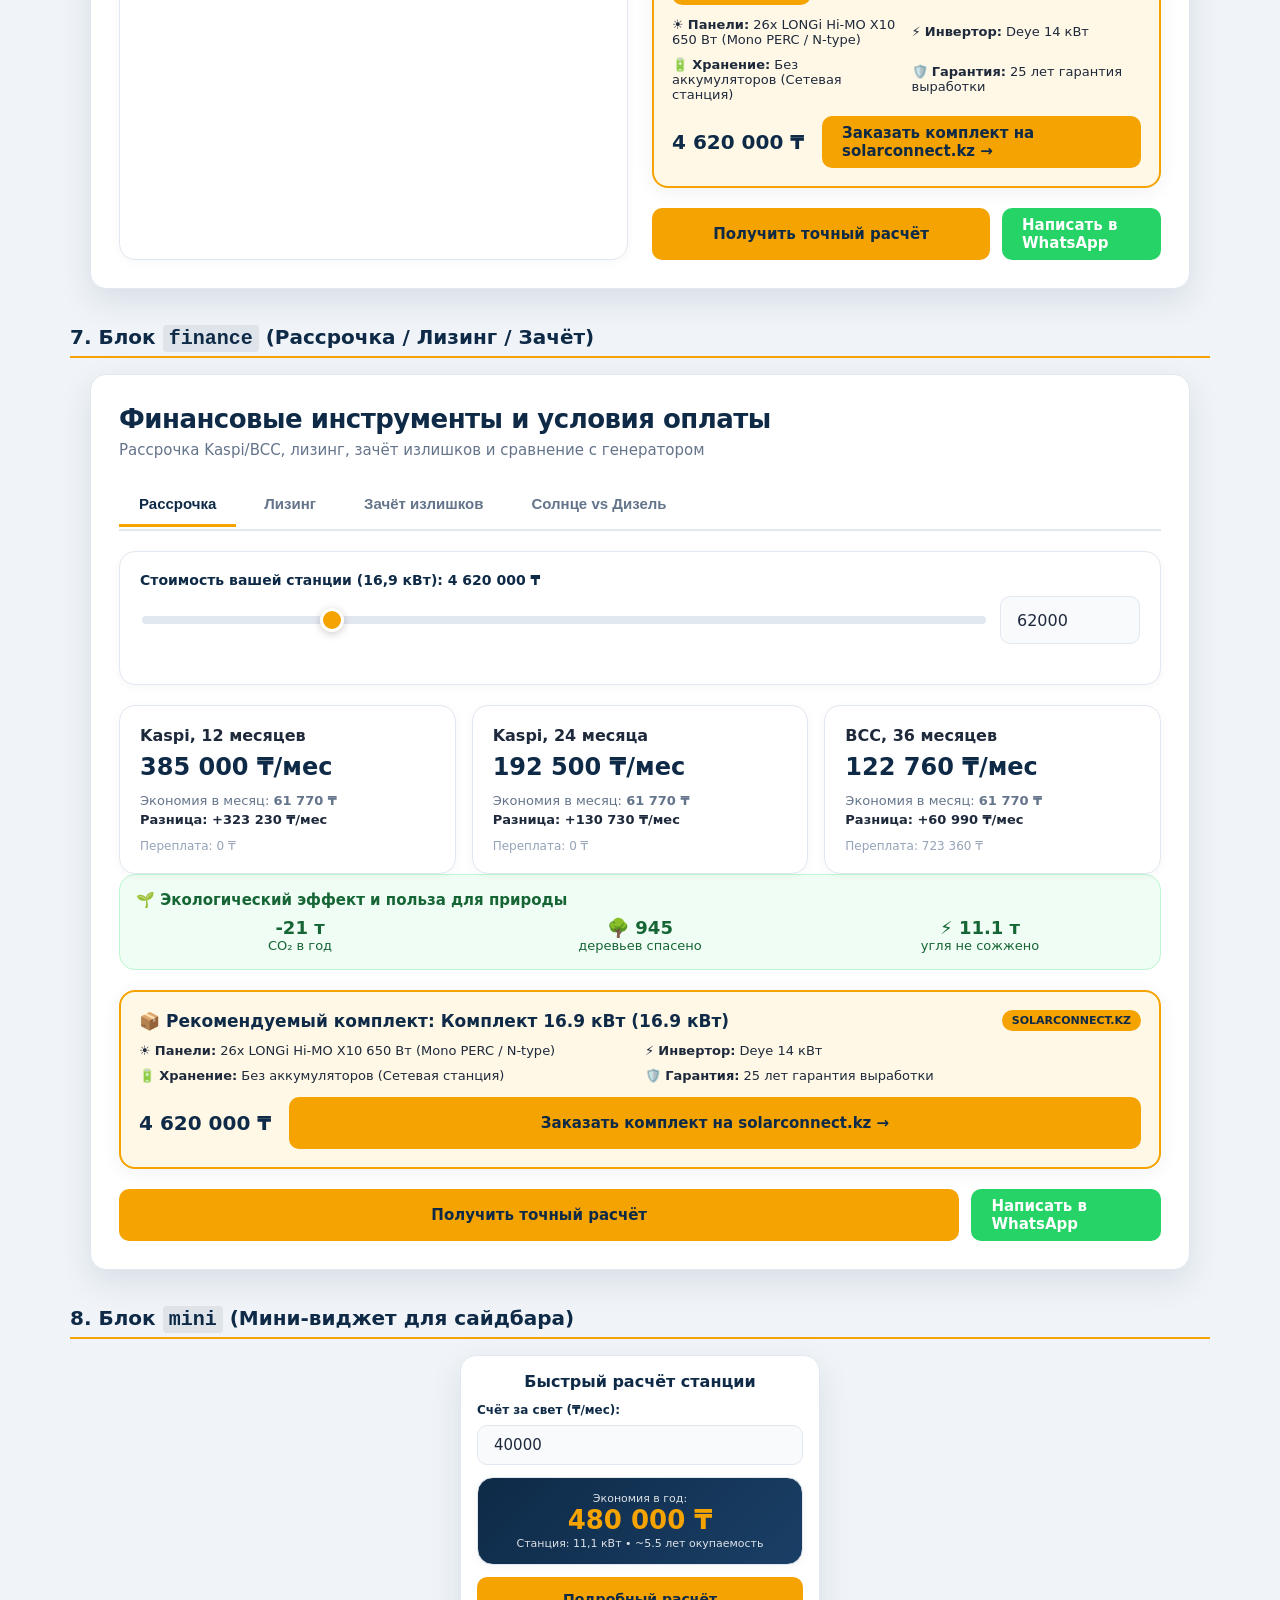
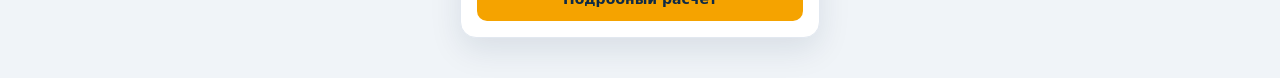
==== commit 3062a28c: "fix(demo): render all calculator widgets open directly under clean section headers matching mockup" ====
--- a/calc/demo/index.html
+++ b/calc/demo/index.html
@@ -3,39 +3,23 @@
 <head>
   <meta charset="UTF-8">
   <meta name="viewport" content="width=device-width, initial-scale=1.0">
-  <title>SolarConnect - Интерактивные Калькуляторы (Demo)</title>
+  <title>SolarConnect - Калькуляторы солнечных станций</title>
   <style>
-    :root {
-      --navy: #0E2A47;
-      --navy-light: #1A3F66;
-      --sun: #F5A300;
-      --sun-hover: #E09400;
-      --bg: #F0F4F8;
-      --card: #FFFFFF;
-      --ink: #1E293B;
-      --gray: #64748B;
-      --line: #CBD5E1;
-    }
-
     body {
       font-family: system-ui, -apple-system, BlinkMacSystemFont, "Segoe UI", Roboto, sans-serif;
       margin: 0;
       padding: 0;
-      background: var(--bg);
-      color: var(--ink);
+      background: #F0F4F8;
+      color: #222B36;
       transition: background 0.3s, color 0.3s;
     }
-
     body.dark-mode {
-      --bg: #0B1622;
-      --card: #132232;
-      --ink: #F0F4F8;
-      --gray: #94A3B8;
-      --line: #2C3E50;
+      background: #0B1622;
+      color: #F0F4F8;
     }
 
     header {
-      background: var(--navy);
+      background: #0E2A47;
       color: #FFF;
       padding: 16px 24px;
       display: flex;
@@ -44,41 +28,33 @@
       position: sticky;
       top: 0;
       z-index: 1000;
-      box-shadow: 0 4px 20px rgba(14, 42, 71, 0.15);
-      flex-wrap: wrap;
-      gap: 12px;
-    }
-
+      box-shadow: 0 2px 10px rgba(0,0,0,0.15);
+    }
     header h1 {
       margin: 0;
       font-size: 20px;
       font-weight: 800;
-      display: flex;
-      align-items: center;
-      gap: 8px;
     }
 
     .header-controls {
       display: flex;
       gap: 10px;
     }
-
     .header-btn {
-      padding: 8px 16px;
+      padding: 8px 14px;
       font-size: 14px;
-      font-weight: 700;
-      border: 1.5px solid rgba(255,255,255,0.25);
-      border-radius: 8px;
+      font-weight: 600;
+      border: 1px solid rgba(255,255,255,0.3);
+      border-radius: 6px;
       background: rgba(255,255,255,0.1);
       color: #FFF;
       cursor: pointer;
       transition: all 0.2s ease;
     }
-
     .header-btn:hover {
-      background: var(--sun);
-      color: var(--navy);
-      border-color: var(--sun);
+      background: #F5A300;
+      color: #0E2A47;
+      border-color: #F5A300;
     }
 
     .nav-container {
@@ -91,109 +67,89 @@
       display: flex;
       gap: 10px;
       flex-wrap: wrap;
-      background: var(--card);
+      background: #FFFFFF;
       padding: 16px;
       border-radius: 16px;
-      border: 1px solid var(--line);
-      box-shadow: 0 4px 16px rgba(0,0,0,0.05);
+      border: 1px solid #E2E8F0;
+      box-shadow: 0 4px 16px rgba(14, 42, 71, 0.05);
+    }
+    body.dark-mode .calc-menu {
+      background: #132232;
+      border-color: #2C3E50;
     }
 
     .calc-btn {
       display: inline-flex;
       align-items: center;
       gap: 8px;
-      padding: 12px 18px;
+      padding: 10px 16px;
       font-size: 14px;
       font-weight: 700;
       font-family: inherit;
-      color: var(--navy);
+      color: #0E2A47;
       background: #F8FAFC;
-      border: 2px solid var(--line);
+      border: 2px solid #E2E8F0;
       border-radius: 10px;
       cursor: pointer;
       transition: all 0.2s ease;
       user-select: none;
     }
-
     body.dark-mode .calc-btn {
       color: #FFF;
       background: #182A3E;
-    }
-
+      border-color: #2C3E50;
+    }
     .calc-btn:hover {
-      border-color: var(--sun);
+      border-color: #F5A300;
       transform: translateY(-1px);
     }
-
     .calc-btn.active {
-      background: var(--sun);
-      color: var(--navy);
-      border-color: var(--sun);
+      background: #F5A300;
+      color: #0E2A47;
+      border-color: #F5A300;
       box-shadow: 0 4px 14px rgba(245, 163, 0, 0.35);
     }
 
     .demo-content {
       max-width: 1140px;
-      margin: 24px auto 48px auto;
+      margin: 16px auto 48px auto;
       padding: 0 16px;
     }
 
     .demo-section {
-      background: var(--card);
-      border-radius: 16px;
-      border: 1px solid var(--line);
-      box-shadow: 0 4px 20px rgba(0,0,0,0.04);
-      margin-bottom: 24px;
-      overflow: hidden;
-      transition: all 0.3s ease;
-    }
-
+      margin-bottom: 36px;
+      transition: all 0.2s ease;
+    }
     .demo-section.hidden {
       display: none;
     }
 
-    .demo-section-header {
-      background: var(--navy);
-      color: #FFF;
-      padding: 16px 20px;
-      display: flex;
-      justify-content: space-between;
-      align-items: center;
-      cursor: pointer;
-      user-select: none;
-    }
-
     .demo-section-title {
-      font-size: 17px;
-      font-weight: 800;
-      display: flex;
-      align-items: center;
-      gap: 8px;
-      margin: 0;
-    }
-
-    .demo-section-toggle {
-      font-size: 18px;
-      transition: transform 0.2s ease;
-    }
-
-    .demo-section.collapsed .demo-section-body {
-      display: none;
-    }
-
-    .demo-section.collapsed .demo-section-toggle {
-      transform: rotate(-90deg);
-    }
-
-    .demo-section-body {
-      padding: 16px;
+      font-size: 20px;
+      font-weight: 700;
+      margin: 24px 0 16px 0;
+      color: #0E2A47;
+      border-bottom: 2px solid #F5A300;
+      padding-bottom: 6px;
+    }
+    body.dark-mode .demo-section-title {
+      color: #F5A300;
+    }
+    .demo-section-title code {
+      background: rgba(14, 42, 71, 0.08);
+      padding: 2px 6px;
+      border-radius: 4px;
+      font-family: monospace;
+    }
+    body.dark-mode .demo-section-title code {
+      background: rgba(245, 163, 0, 0.15);
     }
 
     @media (max-width: 600px) {
       .calc-btn {
         flex: 1 1 calc(50% - 10px);
         justify-content: center;
-        padding: 10px 12px;
+        padding: 10px 10px;
         font-size: 13px;
       }
     }
@@ -202,7 +158,7 @@
 </head>
 <body>
   <header>
-    <h1>☀️ SolarConnect — Калькуляторы солнечных станций</h1>
+    <h1>☀️ SolarConnect — Калькуляторы</h1>
     <div class="header-controls">
       <button class="header-btn" id="theme-toggle">Тема: Светлая</button>
       <button class="header-btn" id="lang-toggle">Язык: RU</button>
@@ -225,83 +181,43 @@
 
   <div class="demo-content">
     <div class="demo-section" id="sec-universal" data-block="universal">
-      <div class="demo-section-header">
-        <h2 class="demo-section-title">1. Блок universal — Мультикалькулятор (Выбор объекта)</h2>
-        <span class="demo-section-toggle">▼</span>
-      </div>
-      <div class="demo-section-body">
-        <div data-sc-calc="universal" data-lead-endpoint="/api/lead"></div>
-      </div>
+      <h2 class="demo-section-title">1. Блок <code>universal</code> (Мультикалькулятор)</h2>
+      <div data-sc-calc="universal" data-lead-endpoint="/api/lead"></div>
     </div>
 
     <div class="demo-section" id="sec-home" data-block="home">
-      <div class="demo-section-header">
-        <h2 class="demo-section-title">2. Блок home — Расчёт для дома и дачи</h2>
-        <span class="demo-section-toggle">▼</span>
-      </div>
-      <div class="demo-section-body">
-        <div data-sc-calc="home" data-bill="62000" data-city="almaty"></div>
-      </div>
+      <h2 class="demo-section-title">2. Блок <code>home</code> (Для дома и дачи)</h2>
+      <div data-sc-calc="home" data-bill="62000" data-city="almaty"></div>
     </div>
 
     <div class="demo-section" id="sec-business" data-block="business">
-      <div class="demo-section-header">
-        <h2 class="demo-section-title">3. Блок business — Коммерческий расчёт для бизнеса</h2>
-        <span class="demo-section-toggle">▼</span>
-      </div>
-      <div class="demo-section-body">
-        <div data-sc-calc="business" data-bill="150000" data-industry="warehouse"></div>
-      </div>
+      <h2 class="demo-section-title">3. Блок <code>business</code> (Для бизнеса)</h2>
+      <div data-sc-calc="business" data-bill="150000" data-industry="warehouse"></div>
     </div>
 
     <div class="demo-section" id="sec-agro" data-block="agro">
-      <div class="demo-section-header">
-        <h2 class="demo-section-title">4. Блок agro — Калькулятор для агросектора и фермеров</h2>
-        <span class="demo-section-toggle">▼</span>
-      </div>
-      <div class="demo-section-body">
-        <div data-sc-calc="agro" data-city="almaty"></div>
-      </div>
+      <h2 class="demo-section-title">4. Блок <code>agro</code> (Для агросектора)</h2>
+      <div data-sc-calc="agro" data-city="almaty"></div>
     </div>
 
     <div class="demo-section" id="sec-backup" data-block="backup">
-      <div class="demo-section-header">
-        <h2 class="demo-section-title">5. Блок backup — Резервное питание и накопители Deye</h2>
-        <span class="demo-section-toggle">▼</span>
-      </div>
-      <div class="demo-section-body">
-        <div data-sc-calc="backup"></div>
-      </div>
+      <h2 class="demo-section-title">5. Блок <code>backup</code> (Резервное питание)</h2>
+      <div data-sc-calc="backup"></div>
     </div>
 
     <div class="demo-section" id="sec-benefit" data-block="benefit">
-      <div class="demo-section-header">
-        <h2 class="demo-section-title">6. Блок benefit — Финансовая выгода и LCOE</h2>
-        <span class="demo-section-toggle">▼</span>
-      </div>
-      <div class="demo-section-body">
-        <div data-sc-calc="benefit" data-bill="62000"></div>
-      </div>
+      <h2 class="demo-section-title">6. Блок <code>benefit</code> (Калькулятор выгоды и LCOE)</h2>
+      <div data-sc-calc="benefit" data-bill="62000"></div>
     </div>
 
     <div class="demo-section" id="sec-finance" data-block="finance">
-      <div class="demo-section-header">
-        <h2 class="demo-section-title">7. Блок finance — Рассрочка, Лизинг и Зачёт излишков</h2>
-        <span class="demo-section-toggle">▼</span>
-      </div>
-      <div class="demo-section-body">
-        <div data-sc-calc="finance" data-bill="62000"></div>
-      </div>
+      <h2 class="demo-section-title">7. Блок <code>finance</code> (Рассрочка / Лизинг / Зачёт)</h2>
+      <div data-sc-calc="finance" data-bill="62000"></div>
     </div>
 
     <div class="demo-section" id="sec-mini" data-block="mini">
-      <div class="demo-section-header">
-        <h2 class="demo-section-title">8. Блок mini — Экспресс мини-виджет</h2>
-        <span class="demo-section-toggle">▼</span>
-      </div>
-      <div class="demo-section-body">
-        <div data-sc-calc="mini" data-bill="40000"></div>
-      </div>
+      <h2 class="demo-section-title">8. Блок <code>mini</code> (Мини-виджет для сайдбара)</h2>
+      <div data-sc-calc="mini" data-bill="40000"></div>
     </div>
   </div>
 
@@ -327,22 +243,11 @@
             const blockName = sec.getAttribute("data-block");
             if (target === "all" || target === blockName) {
               sec.classList.remove("hidden");
-              sec.classList.remove("collapsed");
             } else {
               sec.classList.add("hidden");
             }
           });
         });
-      });
-
-      // Accordion toggle on headers
-      sections.forEach(sec => {
-        const header = sec.querySelector(".demo-section-header");
-        if (header) {
-          header.addEventListener("click", () => {
-            sec.classList.toggle("collapsed");
-          });
-        }
       });
 
       // Theme toggle
